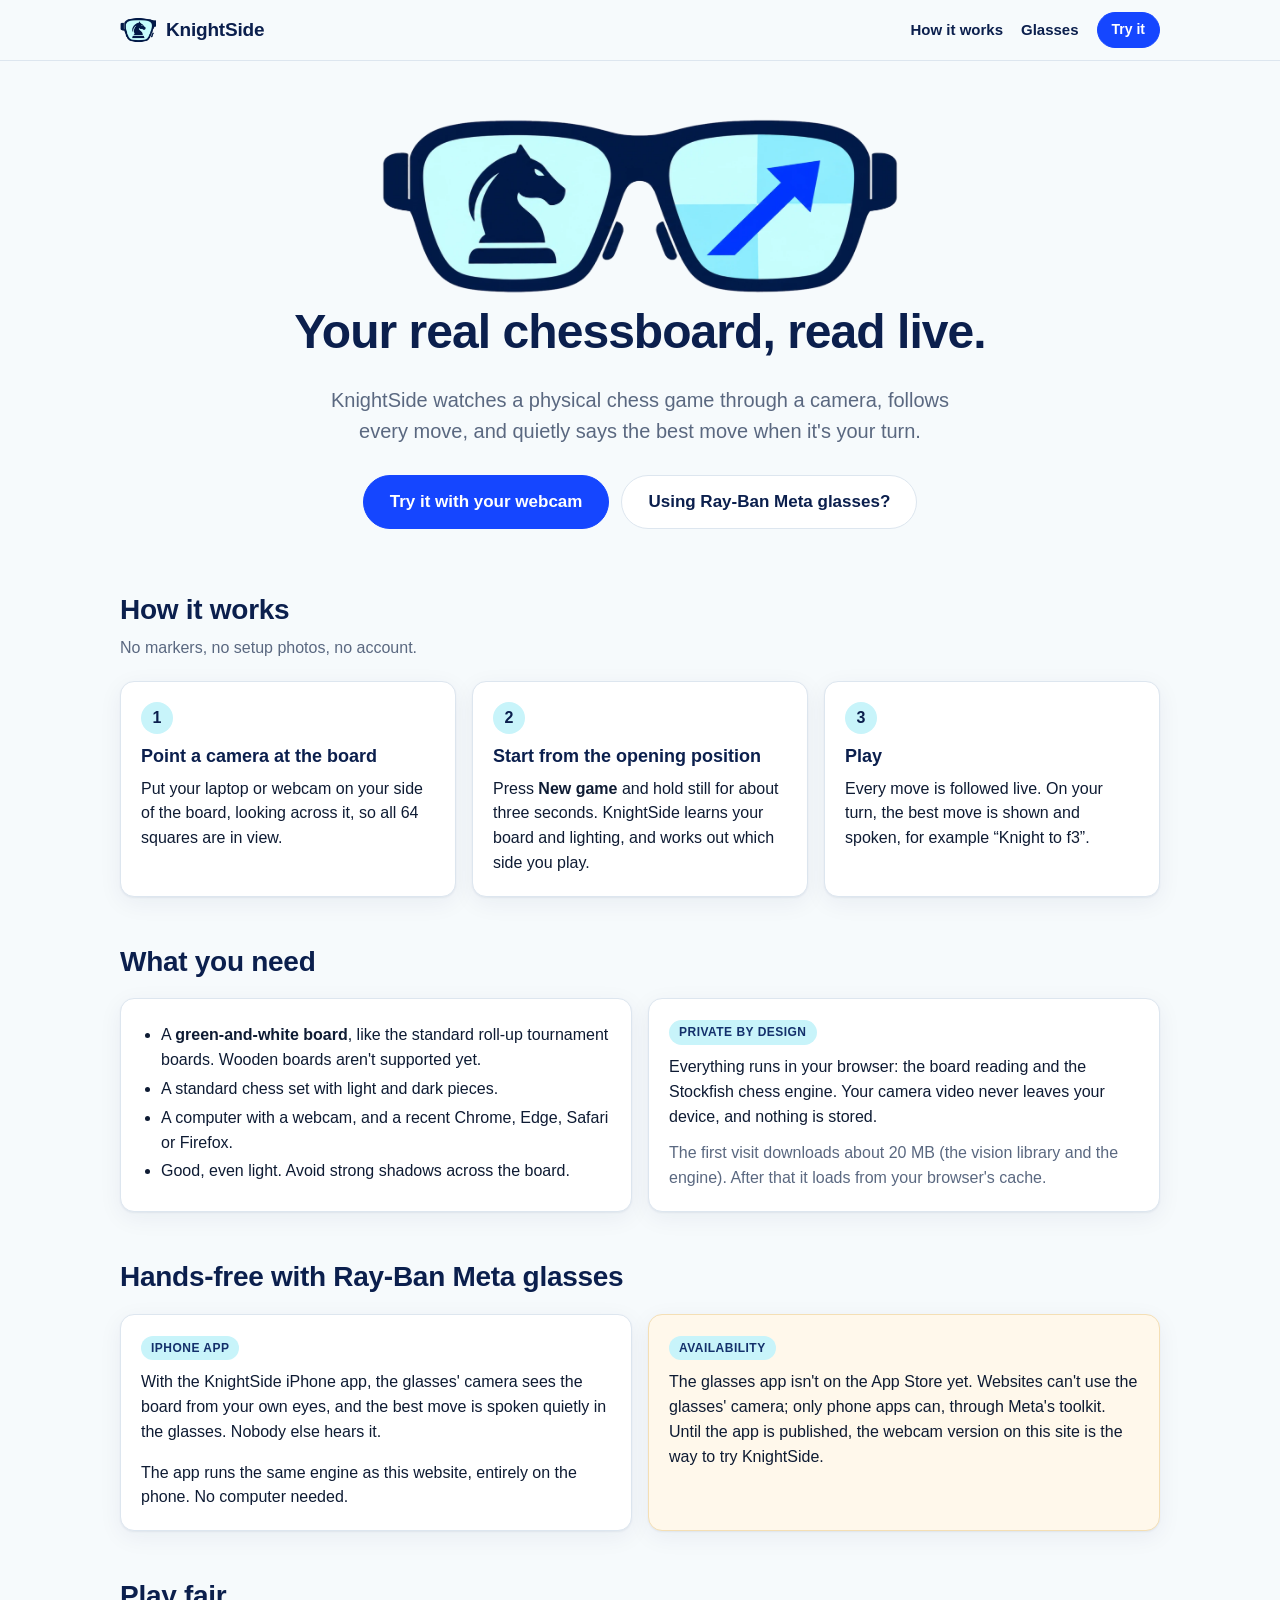
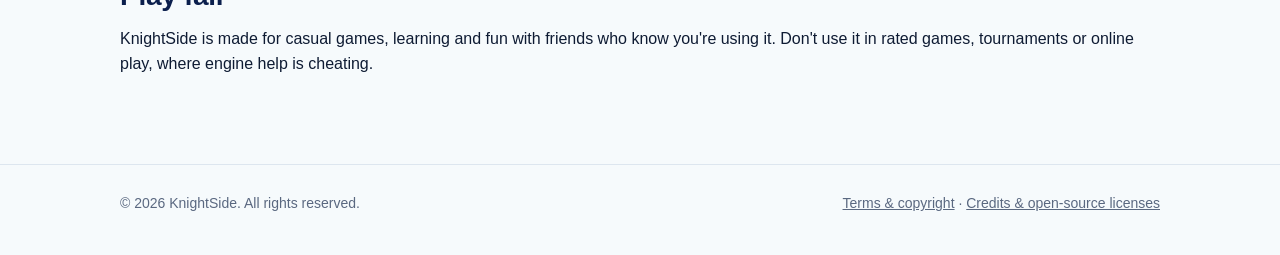
==== index.html @ ac18f3a9 "Serve the site from the Pages root" ====
<!doctype html>
<html lang="en">
<head>
<meta charset="utf-8">
<title>KnightSide</title>
<meta name="copyright" content="© 2026 KnightSide. All rights reserved.">
<meta http-equiv="refresh" content="0; url=docs/">
<link rel="canonical" href="docs/">
<link rel="icon" type="image/png" href="docs/img/icon-32.png">
</head>
<body>
<p><a href="docs/">Open KnightSide</a></p>
</body>
</html>
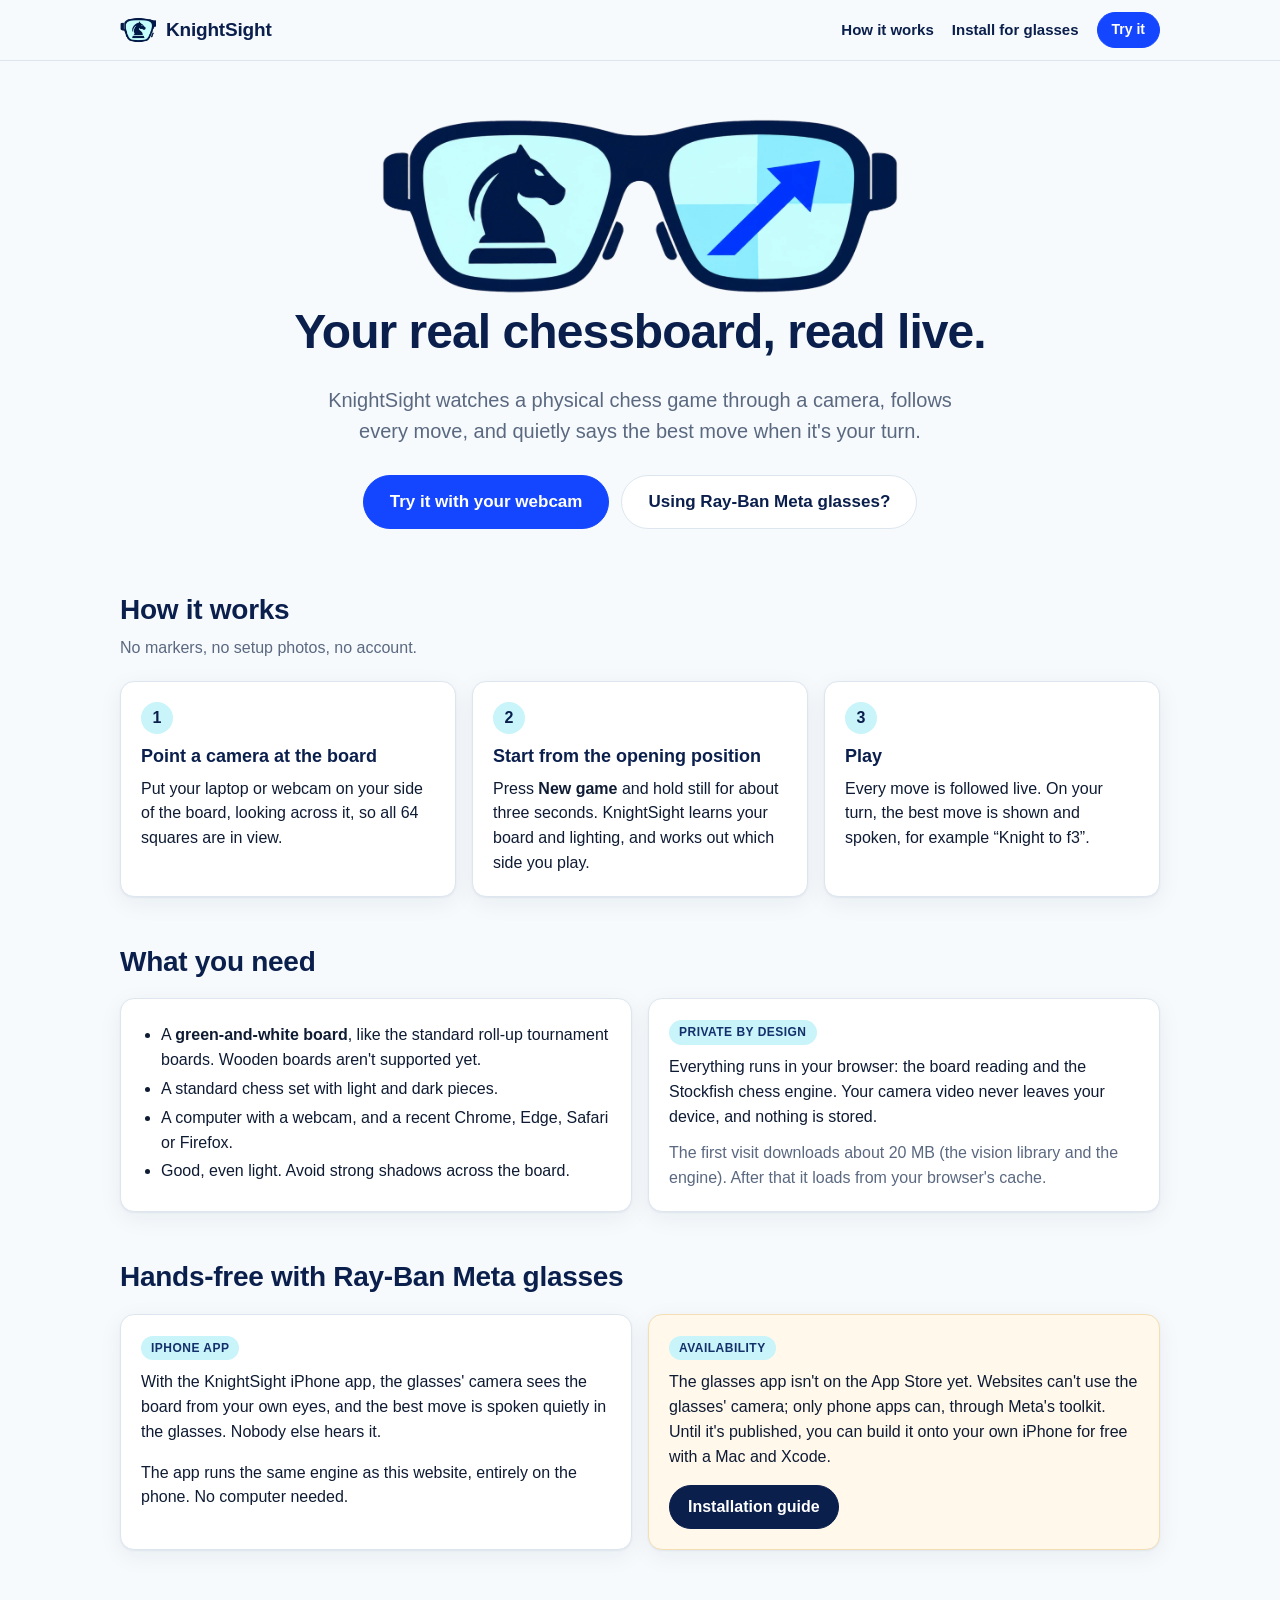
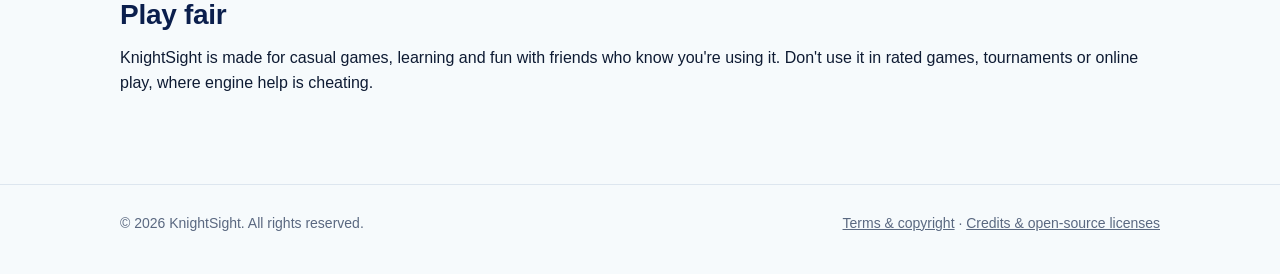
==== commit 66862fe6: "Rename KnightSide to KnightSight" ====
--- a/index.html
+++ b/index.html
@@ -2,13 +2,13 @@
 <html lang="en">
 <head>
 <meta charset="utf-8">
-<title>KnightSide</title>
-<meta name="copyright" content="© 2026 KnightSide. All rights reserved.">
+<title>KnightSight</title>
+<meta name="copyright" content="© 2026 KnightSight. All rights reserved.">
 <meta http-equiv="refresh" content="0; url=docs/">
 <link rel="canonical" href="docs/">
 <link rel="icon" type="image/png" href="docs/img/icon-32.png">
 </head>
 <body>
-<p><a href="docs/">Open KnightSide</a></p>
+<p><a href="docs/">Open KnightSight</a></p>
 </body>
 </html>
